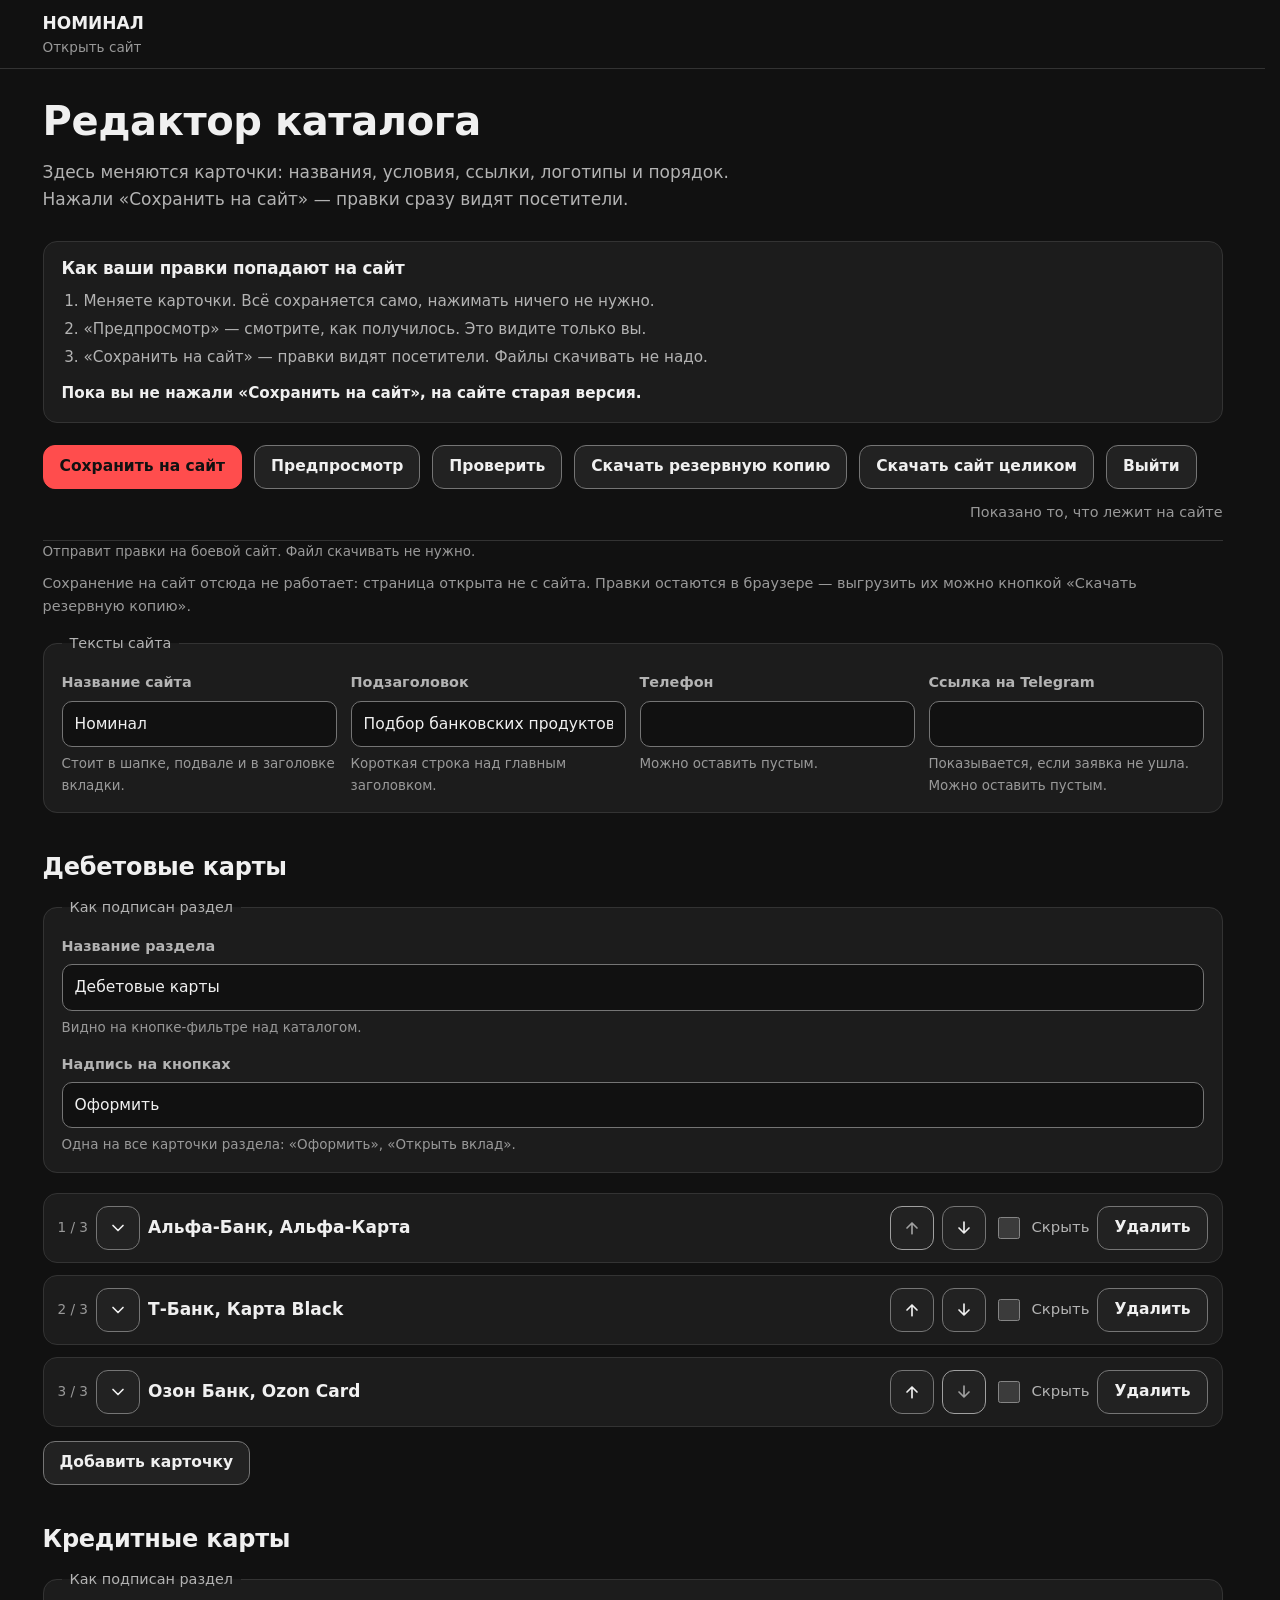
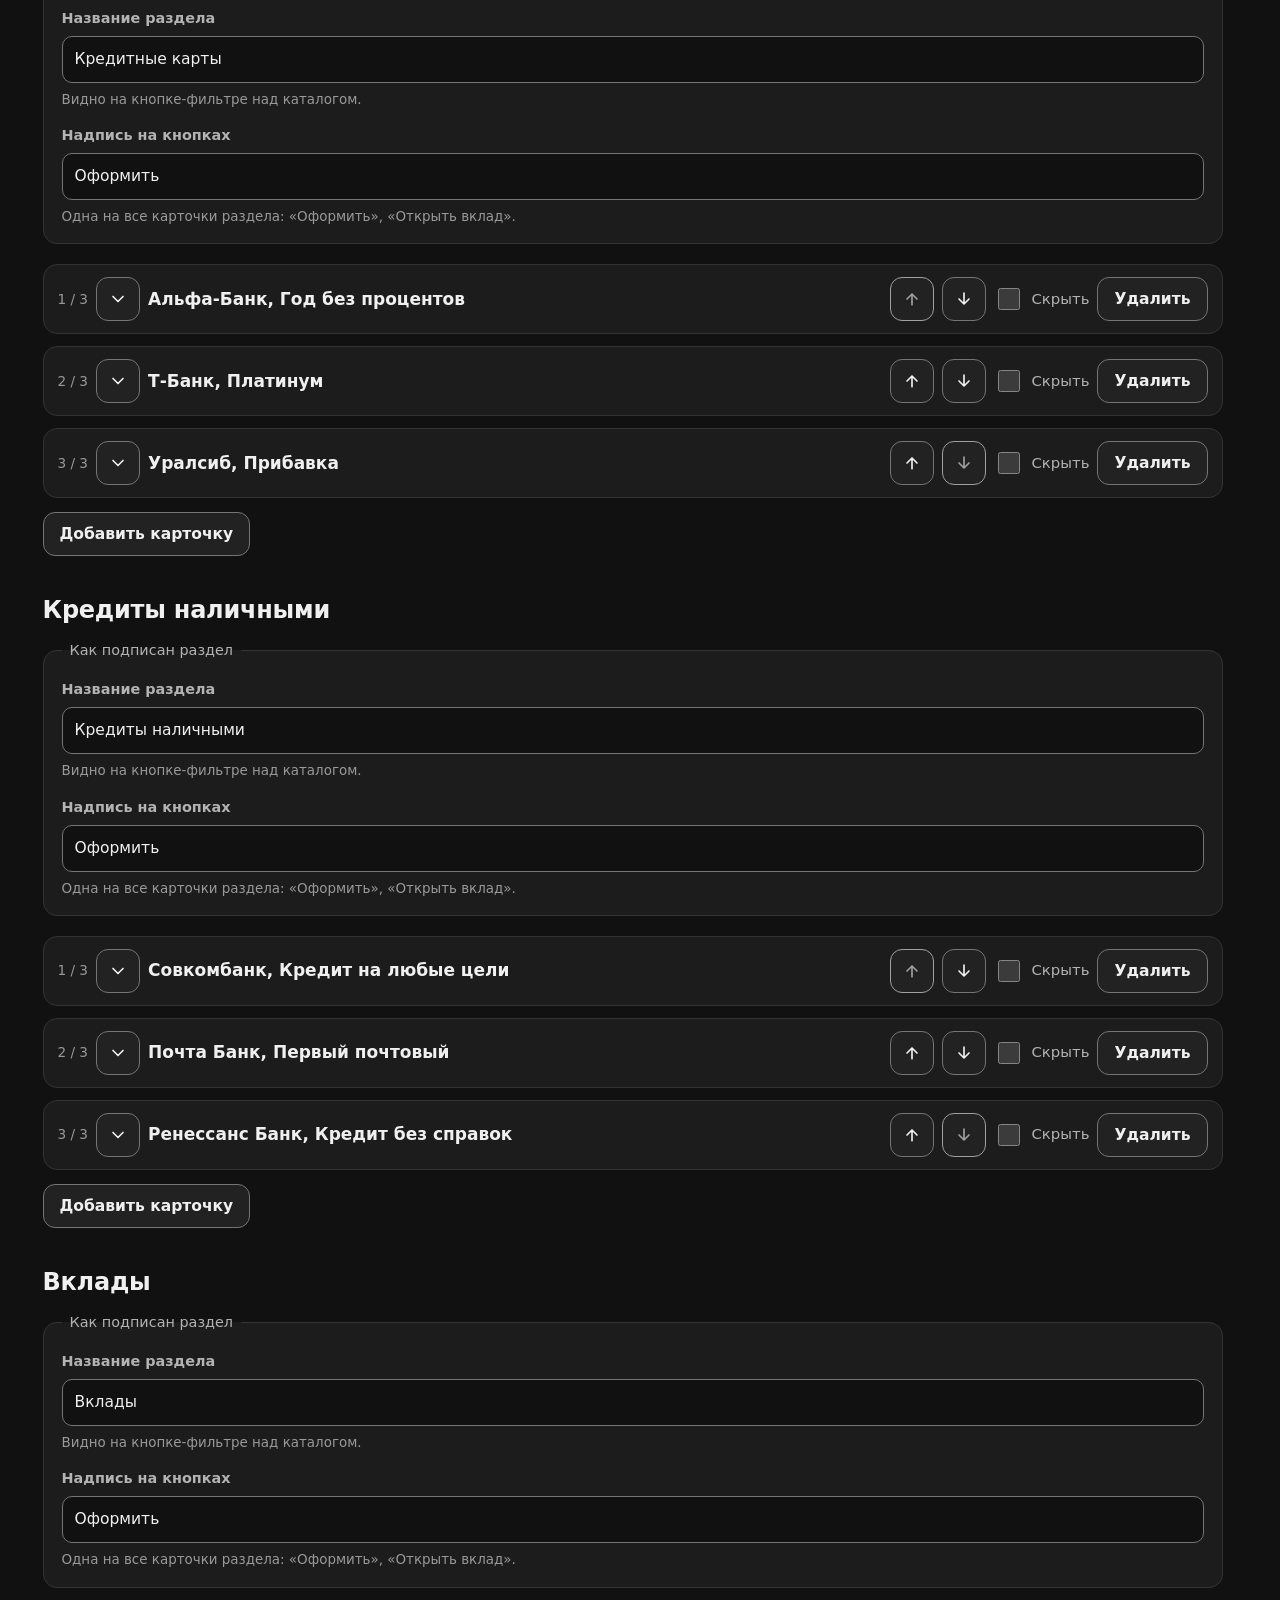
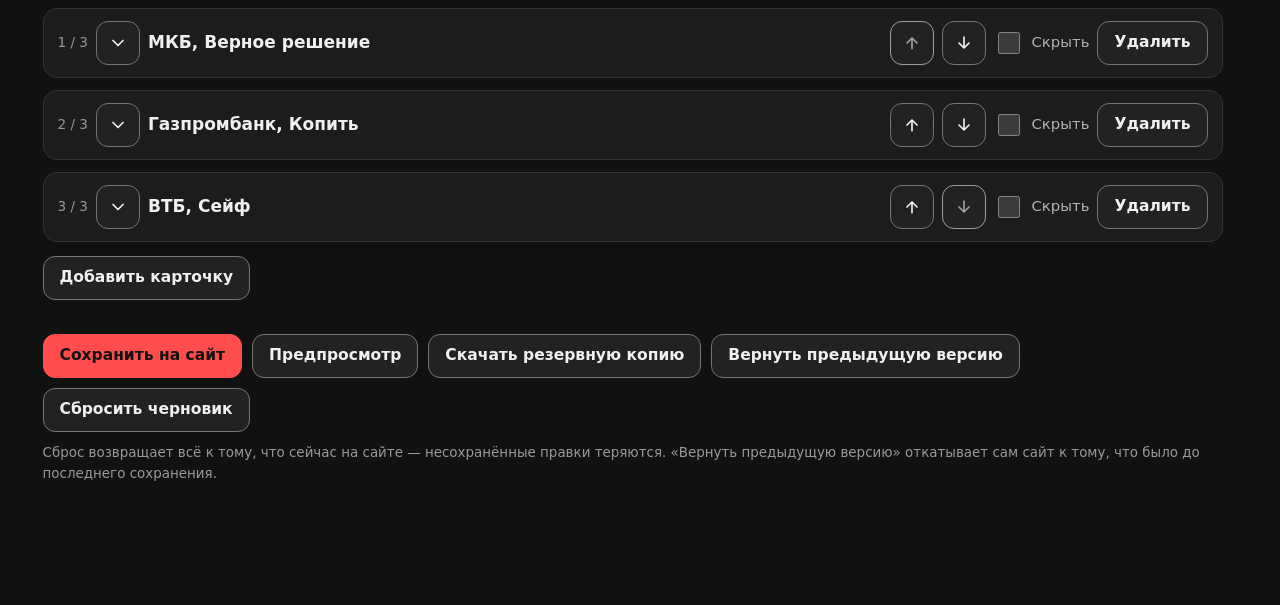
==== admin.html @ 184b8e76 "Админка каталога: единая панель из site-publish-kit - каталог переехал из вёрстки в data.js, рисует " ====
<!DOCTYPE html>
<html lang="ru">
<head>
<meta charset="utf-8">
<meta name="viewport" content="width=device-width, initial-scale=1">
<title>Админка каталога — НОМИНАЛ</title>
<meta name="robots" content="noindex, nofollow">
<meta name="theme-color" content="#111111">
<link rel="stylesheet" href="admin.css?v=20260831190820">
</head>
<body>

<!-- Живые области: существуют с загрузки страницы, всегда пустые и никогда
     не перерисовываются. Роли не меняем — платформа кэширует их при разборе. -->
<p class="vh" role="status" id="a-status"></p>
<p class="vh" role="alert" id="a-alert"></p>

<a class="skip-link" href="#main">Перейти к содержимому</a>

<header class="admin-header">
  <div class="wrap admin-header__inner">
    <a href="index.html">НОМИНАЛ<span>Открыть сайт</span></a>
  </div>
</header>

<main id="main" tabindex="-1">
  <div class="wrap">

    <div class="admin-head">
      <h1>Редактор каталога</h1>
      <p>Здесь меняются карточки: названия, условия, ссылки, логотипы и порядок.
         Нажали «Сохранить на сайт» — правки сразу видят посетители.</p>
    </div>

    <div class="howto">
      <h2 class="howto__title">Как ваши правки попадают на сайт</h2>
      <ol class="howto__steps">
        <li>Меняете карточки. Всё сохраняется само, нажимать ничего не нужно.</li>
        <li>«Предпросмотр» — смотрите, как получилось. Это видите только вы.</li>
        <li>«Сохранить на сайт» — правки видят посетители. Файлы скачивать не надо.</li>
      </ol>
      <p class="howto__note"><strong>Пока вы не нажали «Сохранить на сайт», на сайте старая версия.</strong></p>
    </div>

    <div class="admin-top">
      <button class="abtn abtn--main" type="button" id="publish" aria-describedby="publish-hint">Сохранить на сайт</button>
      <button class="abtn" type="button" id="preview">Предпросмотр</button>
      <button class="abtn" type="button" id="check">Проверить</button>
      <button class="abtn" type="button" id="download">Скачать резервную копию</button>
      <button class="abtn" type="button" id="zip" hidden>Скачать сайт целиком</button>
      <button class="abtn" type="button" id="logout" hidden>Выйти</button>
      <p class="admin-state" id="state">Черновик пуст</p>
    </div>
    <p class="hint" id="publish-hint">Отправит правки на боевой сайт. Файл скачивать не нужно.</p>

    <!-- Что сейчас на сайте. Живой областью намеренно НЕ делается: строка
         обновляется при каждой правке и заговорила бы сама с собой. -->
    <p class="admin-state" id="publish-state">Проверяю, работает ли сохранение на сайт…</p>

    <div class="summary-box" id="error-summary" tabindex="-1" hidden>
      <h2 id="error-summary-title">Проверка не пройдена</h2>
      <ul id="error-summary-list"></ul>
    </div>

    <a class="skip-inline" href="#editor-actions">Пропустить список карточек</a>

    <form id="form" novalidate>
      <fieldset class="agroup__meta">
        <legend>Тексты сайта</legend>
        <div class="fields" id="site-fields"></div>
      </fieldset>

      <div id="groups"></div>
    </form>

    <div class="editor-actions" id="editor-actions">
      <button class="abtn abtn--main" type="button" id="publish-2">Сохранить на сайт</button>
      <button class="abtn" type="button" id="preview-2">Предпросмотр</button>
      <button class="abtn" type="button" id="download-2">Скачать резервную копию</button>
      <button class="abtn abtn--danger" type="button" id="rollback" hidden>Вернуть предыдущую версию</button>
      <button class="abtn abtn--danger" type="button" id="reset">Сбросить черновик</button>
    </div>

    <p class="hint" style="margin-bottom:40px">
      Сброс возвращает всё к тому, что сейчас на сайте — несохранённые правки теряются.
      «Вернуть предыдущую версию» откатывает сам сайт к тому, что было до последнего сохранения.
    </p>

  </div>
</main>

<!-- Диалог — прямой ребёнок body: внутри перерисовываемого списка он бы
     выпал из верхнего слоя вместе с карточкой, и страница осталась бы
     заблокированной. -->
<dialog class="ask" id="ask" role="alertdialog" aria-labelledby="ask-title" aria-describedby="ask-text">
  <h2 id="ask-title">Удалить карточку?</h2>
  <p id="ask-text"></p>
  <div class="ask__actions">
    <button class="abtn" type="button" id="ask-no">Отмена</button>
    <button class="abtn abtn--danger" type="button" id="ask-yes">Удалить</button>
  </div>
</dialog>

<!-- Порядок важен: сначала данные сайта, потом схема проекта, потом ядро,
     и только затем модуль публикации — он берёт из ядра готовый файл. -->
<script src="data.php"></script>
<script>if(typeof OFFERS==="undefined"){document.write('<script src="data.js"><\/script>');}</script>
<script src="admin-schema.js?v=20260831190820"></script>
<script src="admin-core.js?v=20260831190820"></script>
<script src="publish.js?v=20260831190820"></script>
</body>
</html>
---- admin.css ----
/* ==========================================================================
   ОФОРМЛЕНИЕ АДМИНКИ — одинаковое во всех витринах.

   Файл самодостаточный: он НЕ наследует стили сайта. Иначе панель выглядела
   бы на каждой витрине по-своему, а человек, который ведёт несколько сайтов,
   каждый раз заново искал бы нужную кнопку.

   Контрасты просчитаны к тёмному фону по WCAG 2.2 AA.
   ========================================================================== */

:root {
  --bg-base:      #111111;
  --bg-surface:   #1c1c1c;
  --bg-surface-2: #222222;

  --text-primary:   #f0f0f0;   /* 16.6:1 на #111 */
  --text-secondary: #b3b3b3;   /*  9.0:1 */
  --text-muted:     #999999;   /*  6.6:1 */
  --text-inactive:  #a0a0a0;   /*  7.2:1 — состояние «занято», не opacity */

  --accent:         #ff4d4d;   /* 5.77:1 на #111 — годится как текст */
  --accent-hover:   #ff6b6b;
  --accent-ink:     #111111;   /* тёмная подпись на красном = 5.77:1 */

  --border-line:    #333333;   /* только декоративные разделители */
  --border-ui:      #757575;   /* граница элементов управления, 3.7:1 */
  --border-strong:  #b3b3b3;

  --danger-text:    #ff8a8a;
  --danger-border:  #ff6b6b;
  --warning-text:   #ffc46b;
  --success-text:   #4ade80;
  --focus-ring:     #ffffff;

  --radius: 14px;
  color-scheme: dark;
  scrollbar-gutter: stable;
}

*, *::before, *::after { box-sizing: border-box; }

body {
  margin: 0; padding-bottom: 80px;
  background: var(--bg-base);
  color: var(--text-primary);
  font-family: "Inter", system-ui, -apple-system, "Segoe UI", Roboto, Arial, sans-serif;
  font-size: 17px; line-height: 1.6;
  -webkit-font-smoothing: antialiased;
}
h1, h2, h3 { line-height: 1.2; margin: 0; letter-spacing: -.01em; }
p { margin: 0; }
a { color: var(--accent); }
img, svg { max-width: 100%; }

.wrap { width: min(100% - 40px, 1180px); margin-inline: auto; }

.vh {
  position: absolute; width: 1px; height: 1px;
  margin: -1px; padding: 0; border: 0;
  overflow: hidden; clip-path: inset(50%); white-space: nowrap;
}

:focus-visible { outline: 3px solid var(--focus-ring); outline-offset: 2px; }
/* Программный фокус (после удаления, по ссылке из сводки) должен быть виден
   и тогда, когда до этого работали мышью: :focus-visible не сработает. */
.js-ring:focus, #error-summary:focus { outline: 3px solid var(--focus-ring); outline-offset: 3px; }

.skip-link {
  position: absolute; left: 16px; top: 8px; z-index: 50;
  padding: 10px 18px; border-radius: 10px;
  background: #fff; color: #111; font-weight: 600; text-decoration: none;
  transform: translateY(-200%);
}
.skip-link:focus { transform: translateY(0); }

/* ------------------------------------------------------------ шапка --- */

.admin-header {
  border-bottom: 1px solid var(--border-line);
  background: var(--bg-base);
}
.admin-header__inner { display: flex; align-items: center; gap: 16px; min-height: 68px; }
.admin-header a { color: var(--text-primary); text-decoration: none; font-weight: 700; }
.admin-header span { color: var(--text-muted); font-size: .85rem; font-weight: 400; display: block; }

.admin-head { padding: 28px 0 6px; }
.admin-head h1 { font-size: clamp(28px, 4vw, 40px); }
.admin-head p { margin-top: 14px; max-width: 70ch; color: var(--text-secondary); }

/* Панель кнопок липкой намеренно не делаем: она накрывала бы поле,
   на котором стоит фокус (2.4.11). Кнопки продублированы внизу списка. */
.admin-top {
  display: flex; flex-wrap: wrap; gap: 12px; align-items: center;
  padding: 16px 0; border-bottom: 1px solid var(--border-line);
}
.admin-state { color: var(--text-muted); font-size: .9rem; margin-left: auto; }
.admin-state[data-dirty="true"] { color: var(--warning-text); }

.howto {
  margin: 22px 0 6px; padding: 16px 18px;
  border: 1px solid var(--border-line); border-radius: var(--radius);
  background: var(--bg-surface);
}
.howto__title { font-size: 1.05rem; }
.howto__steps { margin: 10px 0 0; padding-left: 22px; color: var(--text-secondary); font-size: .95rem; }
.howto__steps li + li { margin-top: 4px; }
.howto__note { margin-top: 12px; color: var(--text-secondary); font-size: .95rem; }
.howto__note strong { color: var(--text-primary); }

/* ----------------------------------------------------------- кнопки --- */

.abtn {
  display: inline-flex; align-items: center; justify-content: center; gap: 8px;
  min-height: 44px; padding: 0 16px;
  border: 1px solid var(--border-ui); border-radius: 12px;
  background: var(--bg-surface-2); color: var(--text-primary);
  font: inherit; font-size: .97rem; font-weight: 600; cursor: pointer;
}
.abtn:hover { border-color: var(--border-strong); }
.abtn--main { background: var(--accent); border-color: var(--accent); color: var(--accent-ink); }
.abtn--main:hover { background: var(--accent-hover); }
.abtn--icon { min-width: 44px; padding: 0 10px; }
.abtn--danger:hover { border-color: var(--danger-border); color: var(--danger-text); }
/* Крайние кнопки порядка не выключаем через disabled: у выключенной кнопки
   пропадает фокус, и человек оказывается в начале страницы. */
.abtn[aria-disabled="true"] { color: var(--text-inactive); border-color: var(--text-inactive); cursor: default; }
.abtn--main[aria-disabled="true"] { color: var(--accent-ink); border-color: var(--accent); cursor: progress; }
.abtn svg { flex: none; }

/* ------------------------------------------------------------ поля ---- */

.fields { display: grid; grid-template-columns: repeat(auto-fit, minmax(min(240px, 100%), 1fr)); gap: 14px; }
.fields .wide { grid-column: 1 / -1; }
.field { display: flex; flex-direction: column; gap: 6px; min-width: 0; }
.field > label { color: var(--text-secondary); font-size: .9rem; font-weight: 600; }

input[type="text"], input[type="url"], input[type="password"], textarea, select {
  min-height: 44px; padding: 10px 12px;
  /* заливка почти сливается с фоном — контраст держит граница */
  border: 1px solid var(--border-ui); border-radius: 10px;
  background: var(--bg-base); color: var(--text-primary);
  font: inherit; font-size: .97rem;
}
textarea { min-height: 92px; resize: vertical; line-height: 1.55; }
input:hover, textarea:hover, select:hover { border-color: var(--border-strong); }
input[aria-invalid="true"], textarea[aria-invalid="true"] { border-color: var(--danger-border); border-width: 2px; }

.hint { color: var(--text-muted); font-size: .84rem; }
.field__error { color: var(--danger-text); font-size: .86rem; font-weight: 600; }
.field__error:empty { display: none; }

.check { display: inline-flex; align-items: center; gap: 8px; min-height: 44px; color: var(--text-secondary); font-size: .93rem; }
.check input { width: 22px; height: 22px; accent-color: var(--accent); }

/* --------------------------------------------------------- карточки --- */

.agroup { margin-top: 40px; }
.agroup > h2 { font-size: 1.5rem; margin-bottom: 6px; }
.agroup__meta {
  border: 1px solid var(--border-line); border-radius: var(--radius);
  background: var(--bg-surface); padding: 16px 18px; margin: 14px 0 20px;
}
.agroup__meta legend { padding: 0 8px; color: var(--text-secondary); font-size: .9rem; }

.editor-list { list-style: none; margin: 0; padding: 0; display: flex; flex-direction: column; gap: 12px; }
.card { border: 1px solid var(--border-line); border-radius: var(--radius); background: var(--bg-surface); }
/* Скрытую карточку отличают и слова («Скрыта с сайта»), и рамка — не только цвет. */
.card[data-hidden="true"] { border-style: dashed; }
.card__row { display: flex; flex-wrap: wrap; align-items: center; gap: 8px; padding: 12px 14px; }
.card__pos { color: var(--text-muted); font-size: .85rem; font-variant-numeric: tabular-nums; flex: none; }
.card__name { font-weight: 700; min-width: 0; flex: 1 1 220px; }
.card__flag {
  flex: none; padding: 2px 10px; border-radius: 999px;
  border: 1px solid var(--border-ui); color: var(--text-secondary); font-size: .8rem;
}
.card__panel { padding: 4px 14px 18px; border-top: 1px solid var(--border-line); }
.card__panel[hidden] { display: none; }

.logo-modes { border: 0; margin: 0; padding: 0; }
.logo-modes legend { color: var(--text-secondary); font-size: .9rem; font-weight: 600; padding: 0; }
.radios { display: flex; flex-wrap: wrap; gap: 6px 20px; margin: 8px 0 12px; }
.radios label { display: inline-flex; align-items: center; gap: 8px; min-height: 44px; }
.radios input { width: 22px; height: 22px; accent-color: var(--accent); }

.logo-preview {
  width: 52px; height: 52px; border-radius: 12px; flex: none;
  background: #fff; box-shadow: inset 0 0 0 1px rgba(0,0,0,.1);
  display: grid; place-items: center; padding: 7px; overflow: hidden;
}
.logo-preview img { width: 100%; height: 100%; object-fit: contain; }
.tile-preview {
  width: 52px; height: 52px; border-radius: 12px; flex: none;
  display: grid; place-items: center; font-weight: 800; font-size: 1.15rem;
  background: var(--tone, #222); color: var(--tone-ink, #fff);
}
.row-inline { display: flex; flex-wrap: wrap; align-items: center; gap: 12px; }
.color-pair { display: flex; align-items: center; gap: 8px; }
.color-pair input[type="color"] {
  width: 52px; height: 44px; padding: 2px; border-radius: 10px;
  border: 1px solid var(--border-ui); background: var(--bg-base);
}
.color-pair input[type="text"] { width: 11ch; padding-inline: 10px; font-variant-numeric: tabular-nums; }
.contrast { font-size: .86rem; }
.contrast[data-state="fail"] { color: var(--danger-text); font-weight: 600; }
.contrast[data-state="warn"] { color: var(--warning-text); }
.contrast[data-state="pass"] { color: var(--success-text); }

/* ----------------------------------------------------------- сводка --- */

.summary-box {
  margin: 18px 0 0; padding: 16px 18px;
  border: 2px solid var(--danger-border); border-radius: var(--radius);
  background: var(--bg-surface);
}
.summary-box h2 { font-size: 1.15rem; color: var(--danger-text); }
.summary-box ul { margin: 10px 0 0; padding-left: 20px; }
.summary-box li + li { margin-top: 6px; }

.editor-actions { display: flex; flex-wrap: wrap; gap: 10px; margin: 34px 0 10px; }

/* Ссылка-обход длинного списка: в потоке, видна только под фокусом.
   Реагирует на :focus, а не :focus-visible — иначе невидимо съедает Tab. */
.skip-inline {
  position: absolute; width: 1px; height: 1px; margin: -1px; padding: 0; border: 0;
  overflow: hidden; clip-path: inset(50%); white-space: nowrap;
}
.skip-inline:focus {
  position: static; width: auto; height: auto; clip-path: none;
  display: inline-block; margin: 0 0 20px; padding: 12px 20px;
  background: #fff; color: #111; font-weight: 600; border-radius: 10px;
}

/* ---------------------------------------------------------- диалоги --- */

dialog.ask {
  max-width: 460px; width: calc(100% - 32px); padding: 22px;
  /* тёмный диалог на тёмном фоне различим только по границе */
  border: 1px solid var(--border-ui); border-radius: var(--radius);
  background: var(--bg-surface); color: var(--text-primary);
}
dialog.ask::backdrop { background: rgba(0,0,0,.72); }
dialog.ask h2 { font-size: 1.2rem; }
dialog.ask p { margin-top: 10px; color: var(--text-secondary); }
.ask__actions { display: flex; flex-wrap: wrap; gap: 10px; margin-top: 20px; }
.pass-row { display: flex; gap: 8px; align-items: flex-start; }
.pass-row input { flex: 1 1 auto; min-width: 0; }

.spinner {
  width: 14px; height: 14px; flex: none;
  border: 2px solid currentColor; border-right-color: transparent;
  border-radius: 50%; animation: spin .8s linear infinite;
}
@keyframes spin { to { transform: rotate(360deg); } }
/* Замороженная на середине вертушка хуже отсутствующей. */
@media (prefers-reduced-motion: reduce) { .spinner { display: none; } }

#publish-state { margin: 10px 0 0; }
#publish-state[data-dirty="true"] { color: var(--warning-text); font-weight: 600; }
#publish-state[data-dirty="false"] { color: var(--success-text); }

@media (prefers-contrast: more) {
  .card, .agroup__meta, .howto, .summary-box { border-color: var(--border-ui); }
  .hint { color: var(--text-secondary); }
}
@media (forced-colors: active) {
  .abtn { border: 1px solid ButtonText; }
  .tile-preview, .logo-preview { forced-color-adjust: none; }
  :focus-visible { outline: 3px solid Highlight; }
}

/* Тот же предохранитель, что и на сайте: длинное значение в поле или в
   предпросмотре переносится, а не вылезает за край панели. */
body { overflow-wrap: break-word; }
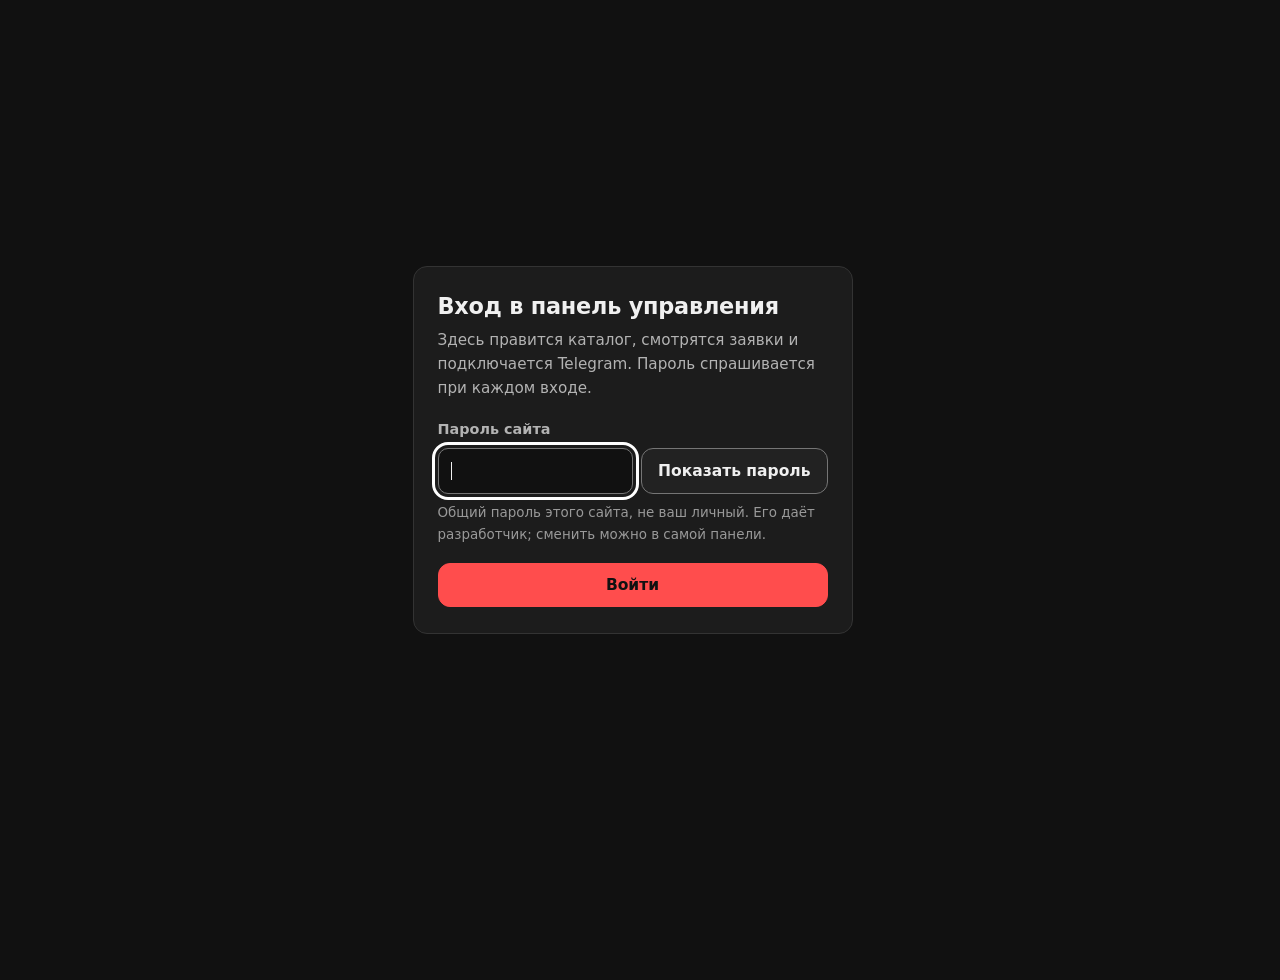
==== commit 34e15107: "Панель нового поколения: вход по паролю, заявки, телеграм-бот, смена пароля Ядро единой панели обнов" ====
--- a/admin.html
+++ b/admin.html
@@ -2,111 +2,11 @@
 <html lang="ru">
 <head>
 <meta charset="utf-8">
-<meta name="viewport" content="width=device-width, initial-scale=1">
-<title>Админка каталога — НОМИНАЛ</title>
+<meta http-equiv="refresh" content="0; url=panel.html">
 <meta name="robots" content="noindex, nofollow">
-<meta name="theme-color" content="#111111">
-<link rel="stylesheet" href="admin.css?v=20260831190820">
+<title>Панель переехала — НОМИНАЛ</title>
 </head>
 <body>
-
-<!-- Живые области: существуют с загрузки страницы, всегда пустые и никогда
-     не перерисовываются. Роли не меняем — платформа кэширует их при разборе. -->
-<p class="vh" role="status" id="a-status"></p>
-<p class="vh" role="alert" id="a-alert"></p>
-
-<a class="skip-link" href="#main">Перейти к содержимому</a>
-
-<header class="admin-header">
-  <div class="wrap admin-header__inner">
-    <a href="index.html">НОМИНАЛ<span>Открыть сайт</span></a>
-  </div>
-</header>
-
-<main id="main" tabindex="-1">
-  <div class="wrap">
-
-    <div class="admin-head">
-      <h1>Редактор каталога</h1>
-      <p>Здесь меняются карточки: названия, условия, ссылки, логотипы и порядок.
-         Нажали «Сохранить на сайт» — правки сразу видят посетители.</p>
-    </div>
-
-    <div class="howto">
-      <h2 class="howto__title">Как ваши правки попадают на сайт</h2>
-      <ol class="howto__steps">
-        <li>Меняете карточки. Всё сохраняется само, нажимать ничего не нужно.</li>
-        <li>«Предпросмотр» — смотрите, как получилось. Это видите только вы.</li>
-        <li>«Сохранить на сайт» — правки видят посетители. Файлы скачивать не надо.</li>
-      </ol>
-      <p class="howto__note"><strong>Пока вы не нажали «Сохранить на сайт», на сайте старая версия.</strong></p>
-    </div>
-
-    <div class="admin-top">
-      <button class="abtn abtn--main" type="button" id="publish" aria-describedby="publish-hint">Сохранить на сайт</button>
-      <button class="abtn" type="button" id="preview">Предпросмотр</button>
-      <button class="abtn" type="button" id="check">Проверить</button>
-      <button class="abtn" type="button" id="download">Скачать резервную копию</button>
-      <button class="abtn" type="button" id="zip" hidden>Скачать сайт целиком</button>
-      <button class="abtn" type="button" id="logout" hidden>Выйти</button>
-      <p class="admin-state" id="state">Черновик пуст</p>
-    </div>
-    <p class="hint" id="publish-hint">Отправит правки на боевой сайт. Файл скачивать не нужно.</p>
-
-    <!-- Что сейчас на сайте. Живой областью намеренно НЕ делается: строка
-         обновляется при каждой правке и заговорила бы сама с собой. -->
-    <p class="admin-state" id="publish-state">Проверяю, работает ли сохранение на сайт…</p>
-
-    <div class="summary-box" id="error-summary" tabindex="-1" hidden>
-      <h2 id="error-summary-title">Проверка не пройдена</h2>
-      <ul id="error-summary-list"></ul>
-    </div>
-
-    <a class="skip-inline" href="#editor-actions">Пропустить список карточек</a>
-
-    <form id="form" novalidate>
-      <fieldset class="agroup__meta">
-        <legend>Тексты сайта</legend>
-        <div class="fields" id="site-fields"></div>
-      </fieldset>
-
-      <div id="groups"></div>
-    </form>
-
-    <div class="editor-actions" id="editor-actions">
-      <button class="abtn abtn--main" type="button" id="publish-2">Сохранить на сайт</button>
-      <button class="abtn" type="button" id="preview-2">Предпросмотр</button>
-      <button class="abtn" type="button" id="download-2">Скачать резервную копию</button>
-      <button class="abtn abtn--danger" type="button" id="rollback" hidden>Вернуть предыдущую версию</button>
-      <button class="abtn abtn--danger" type="button" id="reset">Сбросить черновик</button>
-    </div>
-
-    <p class="hint" style="margin-bottom:40px">
-      Сброс возвращает всё к тому, что сейчас на сайте — несохранённые правки теряются.
-      «Вернуть предыдущую версию» откатывает сам сайт к тому, что было до последнего сохранения.
-    </p>
-
-  </div>
-</main>
-
-<!-- Диалог — прямой ребёнок body: внутри перерисовываемого списка он бы
-     выпал из верхнего слоя вместе с карточкой, и страница осталась бы
-     заблокированной. -->
-<dialog class="ask" id="ask" role="alertdialog" aria-labelledby="ask-title" aria-describedby="ask-text">
-  <h2 id="ask-title">Удалить карточку?</h2>
-  <p id="ask-text"></p>
-  <div class="ask__actions">
-    <button class="abtn" type="button" id="ask-no">Отмена</button>
-    <button class="abtn abtn--danger" type="button" id="ask-yes">Удалить</button>
-  </div>
-</dialog>
-
-<!-- Порядок важен: сначала данные сайта, потом схема проекта, потом ядро,
-     и только затем модуль публикации — он берёт из ядра готовый файл. -->
-<script src="data.php"></script>
-<script>if(typeof OFFERS==="undefined"){document.write('<script src="data.js"><\/script>');}</script>
-<script src="admin-schema.js?v=20260831190820"></script>
-<script src="admin-core.js?v=20260831190820"></script>
-<script src="publish.js?v=20260831190820"></script>
+<p>Панель управления теперь открывается по адресу <a href="panel.html">panel.html</a>.</p>
 </body>
 </html>
